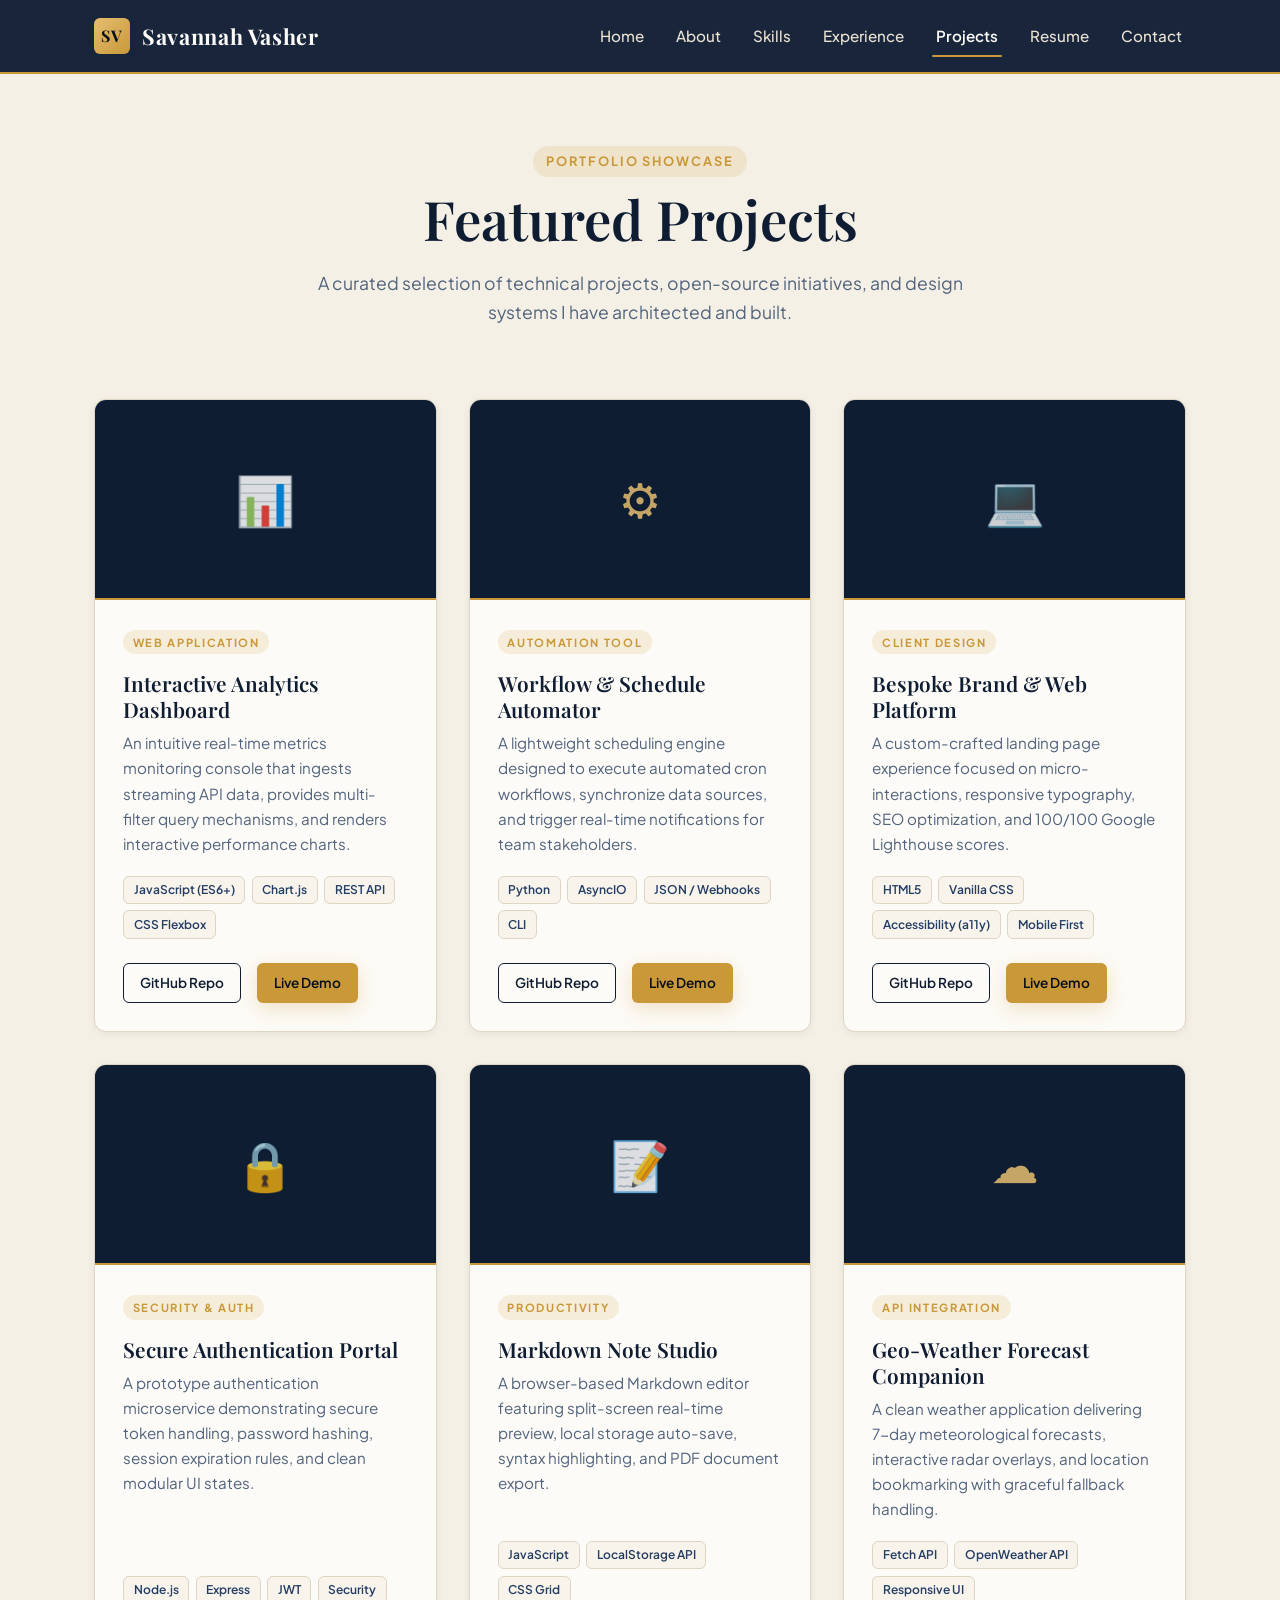
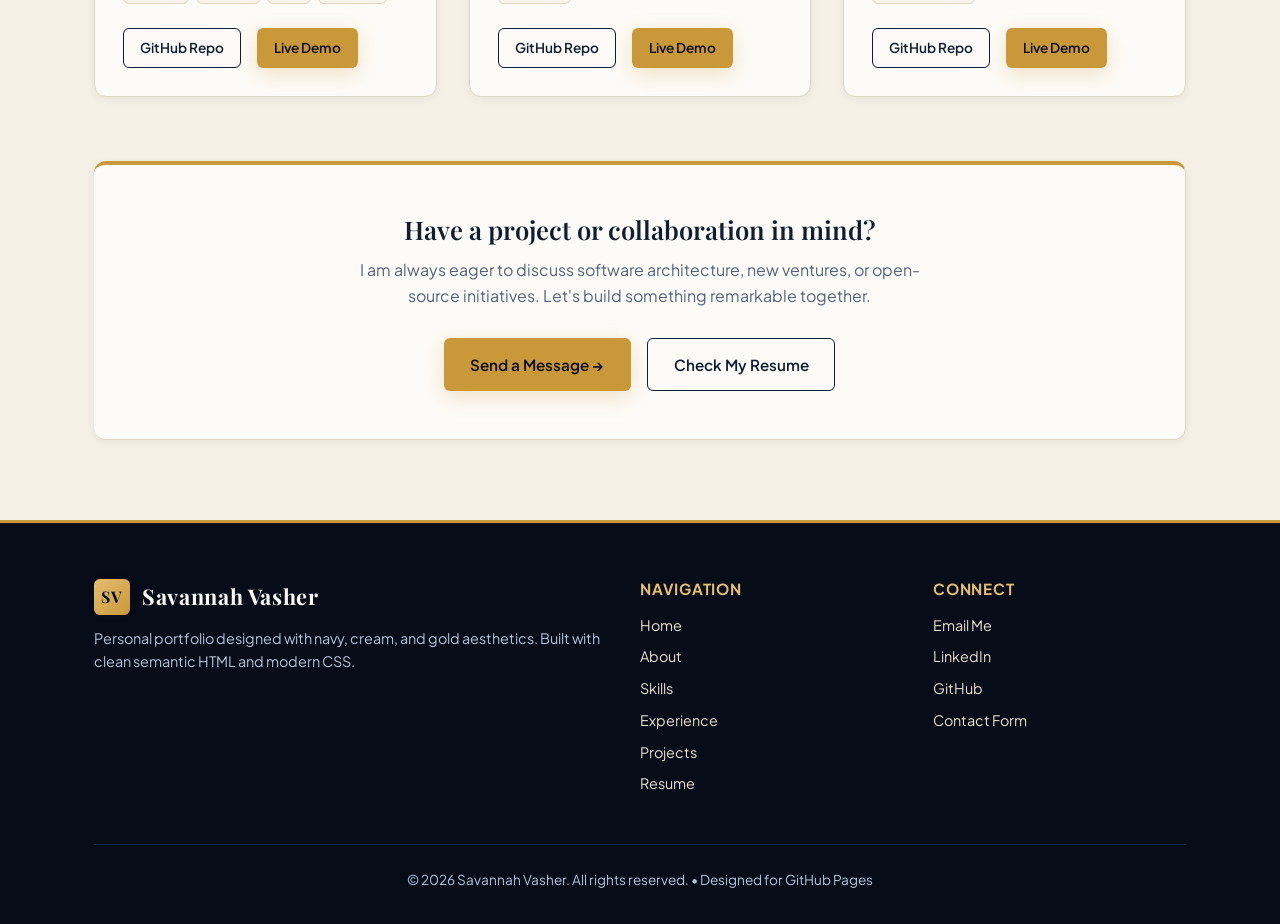
==== project.html @ 376fe53f "Create website structure and navigation" ====
<!DOCTYPE html>
<html lang="en">
<head>
  <meta charset="UTF-8">
  <meta name="viewport" content="width=device-width, initial-scale=1.0">
  <meta name="description" content="Savannah Vasher - Featured Software and Web Development Projects.">
  <meta name="author" content="Savannah Vasher">
  <title>Projects | Savannah Vasher</title>
  <link rel="stylesheet" href="./styles.css">
</head>
<body>

  <!-- Site Navigation -->
  <header class="site-header">
    <div class="container nav-container">
      <a href="./index.html" class="brand-logo" id="brand-home-link">
        <span class="brand-badge">SV</span>
        <span>Savannah Vasher</span>
      </a>

      <!-- Accessible pure-CSS responsive mobile toggle -->
      <input type="checkbox" id="nav-toggle" class="nav-toggle" aria-label="Toggle navigation menu">
      <label for="nav-toggle" class="nav-toggle-label" aria-hidden="true">
        <span></span>
        <span></span>
        <span></span>
      </label>

      <nav class="nav-menu" aria-label="Primary Navigation">
        <a href="./index.html" class="nav-link">Home</a>
        <a href="./index.html#about" class="nav-link">About</a>
        <a href="./index.html#skills" class="nav-link">Skills</a>
        <a href="./index.html#experience" class="nav-link">Experience</a>
        <a href="./project.html" class="nav-link active">Projects</a>
        <a href="./resume.html" class="nav-link">Resume</a>
        <a href="./index.html#contact" class="nav-link">Contact</a>
      </nav>
    </div>
  </header>

  <main class="main-content">

    <!-- Page Header / Intro -->
    <section class="section" style="padding: 4.5rem 0 2.5rem;">
      <div class="container">
        <div class="section-intro" style="margin-bottom: 2rem;">
          <span class="eyebrow">Portfolio Showcase</span>
          <h1>Featured Projects</h1>
          <p>
            A curated selection of technical projects, open-source initiatives, and design systems I have architected and built.
          </p>
        </div>
      </div>
    </section>

    <!-- Projects Grid Section -->
    <section class="section" style="padding-top: 0;">
      <div class="container">
        <div class="projects-grid">

          <!-- Project 1 -->
          <article class="project-card" id="project-1">
            <div class="project-media">
              <div class="project-media-icon" aria-hidden="true">&#128202;</div>
            </div>
            <div class="project-body">
              <div style="margin-bottom: 0.5rem;">
                <span class="eyebrow" style="font-size: 0.7rem; padding: 0.2rem 0.6rem;">Web Application</span>
              </div>
              <h2 class="project-title">Interactive Analytics Dashboard</h2>
              <p class="project-desc">
                An intuitive real-time metrics monitoring console that ingests streaming API data, provides multi-filter query mechanisms, and renders interactive performance charts.
              </p>
              <div class="project-tags">
                <span class="project-tag">JavaScript (ES6+)</span>
                <span class="project-tag">Chart.js</span>
                <span class="project-tag">REST API</span>
                <span class="project-tag">CSS Flexbox</span>
              </div>
              <div class="project-links">
                <a href="https://github.com/savannahvasher" target="_blank" rel="noopener noreferrer" class="btn btn-outline btn-sm">GitHub Repo</a>
                <a href="#" class="btn btn-primary btn-sm">Live Demo</a>
              </div>
            </div>
          </article>

          <!-- Project 2 -->
          <article class="project-card" id="project-2">
            <div class="project-media">
              <div class="project-media-icon" aria-hidden="true">&#9881;</div>
            </div>
            <div class="project-body">
              <div style="margin-bottom: 0.5rem;">
                <span class="eyebrow" style="font-size: 0.7rem; padding: 0.2rem 0.6rem;">Automation Tool</span>
              </div>
              <h2 class="project-title">Workflow &amp; Schedule Automator</h2>
              <p class="project-desc">
                A lightweight scheduling engine designed to execute automated cron workflows, synchronize data sources, and trigger real-time notifications for team stakeholders.
              </p>
              <div class="project-tags">
                <span class="project-tag">Python</span>
                <span class="project-tag">AsyncIO</span>
                <span class="project-tag">JSON / Webhooks</span>
                <span class="project-tag">CLI</span>
              </div>
              <div class="project-links">
                <a href="https://github.com/savannahvasher" target="_blank" rel="noopener noreferrer" class="btn btn-outline btn-sm">GitHub Repo</a>
                <a href="#" class="btn btn-primary btn-sm">Live Demo</a>
              </div>
            </div>
          </article>

          <!-- Project 3 -->
          <article class="project-card" id="project-3">
            <div class="project-media">
              <div class="project-media-icon" aria-hidden="true">&#128187;</div>
            </div>
            <div class="project-body">
              <div style="margin-bottom: 0.5rem;">
                <span class="eyebrow" style="font-size: 0.7rem; padding: 0.2rem 0.6rem;">Client Design</span>
              </div>
              <h2 class="project-title">Bespoke Brand &amp; Web Platform</h2>
              <p class="project-desc">
                A custom-crafted landing page experience focused on micro-interactions, responsive typography, SEO optimization, and 100/100 Google Lighthouse scores.
              </p>
              <div class="project-tags">
                <span class="project-tag">HTML5</span>
                <span class="project-tag">Vanilla CSS</span>
                <span class="project-tag">Accessibility (a11y)</span>
                <span class="project-tag">Mobile First</span>
              </div>
              <div class="project-links">
                <a href="https://github.com/savannahvasher" target="_blank" rel="noopener noreferrer" class="btn btn-outline btn-sm">GitHub Repo</a>
                <a href="#" class="btn btn-primary btn-sm">Live Demo</a>
              </div>
            </div>
          </article>

          <!-- Project 4 -->
          <article class="project-card" id="project-4">
            <div class="project-media">
              <div class="project-media-icon" aria-hidden="true">&#128274;</div>
            </div>
            <div class="project-body">
              <div style="margin-bottom: 0.5rem;">
                <span class="eyebrow" style="font-size: 0.7rem; padding: 0.2rem 0.6rem;">Security &amp; Auth</span>
              </div>
              <h2 class="project-title">Secure Authentication Portal</h2>
              <p class="project-desc">
                A prototype authentication microservice demonstrating secure token handling, password hashing, session expiration rules, and clean modular UI states.
              </p>
              <div class="project-tags">
                <span class="project-tag">Node.js</span>
                <span class="project-tag">Express</span>
                <span class="project-tag">JWT</span>
                <span class="project-tag">Security</span>
              </div>
              <div class="project-links">
                <a href="https://github.com/savannahvasher" target="_blank" rel="noopener noreferrer" class="btn btn-outline btn-sm">GitHub Repo</a>
                <a href="#" class="btn btn-primary btn-sm">Live Demo</a>
              </div>
            </div>
          </article>

          <!-- Project 5 -->
          <article class="project-card" id="project-5">
            <div class="project-media">
              <div class="project-media-icon" aria-hidden="true">&#128221;</div>
            </div>
            <div class="project-body">
              <div style="margin-bottom: 0.5rem;">
                <span class="eyebrow" style="font-size: 0.7rem; padding: 0.2rem 0.6rem;">Productivity</span>
              </div>
              <h2 class="project-title">Markdown Note Studio</h2>
              <p class="project-desc">
                A browser-based Markdown editor featuring split-screen real-time preview, local storage auto-save, syntax highlighting, and PDF document export.
              </p>
              <div class="project-tags">
                <span class="project-tag">JavaScript</span>
                <span class="project-tag">LocalStorage API</span>
                <span class="project-tag">CSS Grid</span>
              </div>
              <div class="project-links">
                <a href="https://github.com/savannahvasher" target="_blank" rel="noopener noreferrer" class="btn btn-outline btn-sm">GitHub Repo</a>
                <a href="#" class="btn btn-primary btn-sm">Live Demo</a>
              </div>
            </div>
          </article>

          <!-- Project 6 -->
          <article class="project-card" id="project-6">
            <div class="project-media">
              <div class="project-media-icon" aria-hidden="true">&#9729;&#65039;</div>
            </div>
            <div class="project-body">
              <div style="margin-bottom: 0.5rem;">
                <span class="eyebrow" style="font-size: 0.7rem; padding: 0.2rem 0.6rem;">API Integration</span>
              </div>
              <h2 class="project-title">Geo-Weather Forecast Companion</h2>
              <p class="project-desc">
                A clean weather application delivering 7-day meteorological forecasts, interactive radar overlays, and location bookmarking with graceful fallback handling.
              </p>
              <div class="project-tags">
                <span class="project-tag">Fetch API</span>
                <span class="project-tag">OpenWeather API</span>
                <span class="project-tag">Responsive UI</span>
              </div>
              <div class="project-links">
                <a href="https://github.com/savannahvasher" target="_blank" rel="noopener noreferrer" class="btn btn-outline btn-sm">GitHub Repo</a>
                <a href="#" class="btn btn-primary btn-sm">Live Demo</a>
              </div>
            </div>
          </article>

        </div>

        <!-- Project Inquiries Banner -->
        <div class="highlight-card" style="margin-top: 4rem; text-align: center; padding: 3rem 2rem; border-left: none; border-top: 4px solid var(--gold-primary);">
          <h3 style="font-size: 1.6rem; color: var(--navy-primary); margin-bottom: 0.75rem;">Have a project or collaboration in mind?</h3>
          <p style="color: var(--text-dark-muted); max-width: 600px; margin: 0 auto 1.75rem;">
            I am always eager to discuss software architecture, new ventures, or open-source initiatives. Let's build something remarkable together.
          </p>
          <div class="btn-group" style="justify-content: center;">
            <a href="./index.html#contact" class="btn btn-primary">Send a Message &rarr;</a>
            <a href="./resume.html" class="btn btn-outline">Check My Resume</a>
          </div>
        </div>

      </div>
    </section>

  </main>

  <!-- Site Footer -->
  <footer class="site-footer">
    <div class="container">
      <div class="footer-grid">
        <div class="footer-brand">
          <div class="brand-logo" style="margin-bottom: 0.75rem;">
            <span class="brand-badge">SV</span>
            <span>Savannah Vasher</span>
          </div>
          <p>Personal portfolio designed with navy, cream, and gold aesthetics. Built with clean semantic HTML and modern CSS.</p>
        </div>

        <div class="footer-links">
          <h4>Navigation</h4>
          <ul>
            <li><a href="./index.html">Home</a></li>
            <li><a href="./index.html#about">About</a></li>
            <li><a href="./index.html#skills">Skills</a></li>
            <li><a href="./index.html#experience">Experience</a></li>
            <li><a href="./project.html">Projects</a></li>
            <li><a href="./resume.html">Resume</a></li>
          </ul>
        </div>

        <div class="footer-links">
          <h4>Connect</h4>
          <ul>
            <li><a href="mailto:savannah.vasher@example.com">Email Me</a></li>
            <li><a href="https://linkedin.com/in/savannahvasher" target="_blank" rel="noopener noreferrer">LinkedIn</a></li>
            <li><a href="https://github.com/savannahvasher" target="_blank" rel="noopener noreferrer">GitHub</a></li>
            <li><a href="./index.html#contact">Contact Form</a></li>
          </ul>
        </div>
      </div>

      <div class="footer-bottom">
        <p>&copy; 2026 Savannah Vasher. All rights reserved. &bull; Designed for GitHub Pages</p>
      </div>
    </div>
  </footer>

</body>
</html>
---- styles.css ----
/* ==========================================================================
   Savannah Vasher - Personal Portfolio Website
   Color Palette: Deep Navy, Warm Cream, & Metallic Gold
   ========================================================================== */

/* Google Fonts Import */
@import url('https://fonts.googleapis.com/css2?family=Playfair+Display:ital,wght@0,500;0,600;0,700;1,400&family=Plus+Jakarta+Sans:wght@300;400;500;600;700&display=swap');

/* --- CSS Variables / Design Tokens --- */
:root {
  /* Color Palette */
  --navy-darkest: #070d18;
  --navy-primary: #0f1d33;
  --navy-surface: #172a46;
  --navy-light: #243d63;
  --navy-border: #2a4773;

  --cream-lightest: #fdfbf7;
  --cream-base: #f5f0e6;
  --cream-muted: #eae3d2;
  --cream-card: #f8f4ec;
  --cream-border: #ded5c2;

  --gold-primary: #c99839;
  --gold-hover: #b38228;
  --gold-light: #e5be70;
  --gold-subtle: rgba(201, 152, 57, 0.15);

  --text-dark: #0f1d33;
  --text-dark-muted: #51637d;
  --text-light: #f5f0e6;
  --text-light-muted: #b4c4dc;

  /* Typography */
  --font-serif: 'Playfair Display', Georgia, serif;
  --font-sans: 'Plus Jakarta Sans', system-ui, -apple-system, BlinkMacSystemFont, 'Segoe UI', Roboto, sans-serif;

  /* Shadows */
  --shadow-sm: 0 2px 8px rgba(15, 29, 51, 0.06);
  --shadow-md: 0 8px 24px rgba(15, 29, 51, 0.08);
  --shadow-lg: 0 16px 40px rgba(15, 29, 51, 0.12);
  --shadow-gold: 0 6px 20px rgba(201, 152, 57, 0.25);

  /* Spacing & Transitions */
  --radius-sm: 6px;
  --radius-md: 12px;
  --radius-lg: 20px;
  --radius-full: 9999px;
  --transition: all 0.25s ease-in-out;
  --container-max: 1140px;
}

/* --- Base Reset & Setup --- */
*, *::before, *::after {
  box-sizing: border-box;
  margin: 0;
  padding: 0;
}

html {
  scroll-behavior: smooth;
  font-size: 16px;
}

body {
  font-family: var(--font-sans);
  background-color: var(--cream-base);
  color: var(--text-dark);
  line-height: 1.65;
  -webkit-font-smoothing: antialiased;
  -moz-osx-font-smoothing: grayscale;
  display: flex;
  flex-direction: column;
  min-height: 100vh;
}

/* Typography Hierarchy */
h1, h2, h3, h4, .brand-logo {
  font-family: var(--font-serif);
  color: var(--navy-primary);
  line-height: 1.25;
  font-weight: 600;
}

h1 {
  font-size: clamp(2.2rem, 5vw, 3.4rem);
  margin-bottom: 1rem;
}

h2 {
  font-size: clamp(1.8rem, 3.5vw, 2.5rem);
  margin-bottom: 0.75rem;
}

h3 {
  font-size: 1.35rem;
  margin-bottom: 0.5rem;
}

p {
  margin-bottom: 1rem;
}

p:last-child {
  margin-bottom: 0;
}

a {
  color: var(--gold-primary);
  text-decoration: none;
  transition: var(--transition);
}

a:hover, a:focus-visible {
  color: var(--gold-hover);
}

/* Layout Utilities */
.container {
  width: 100%;
  max-width: var(--container-max);
  margin: 0 auto;
  padding: 0 1.5rem;
}

.main-content {
  flex: 1;
}

.section {
  padding: 5rem 0;
}

.section-alt {
  background-color: var(--cream-lightest);
  border-top: 1px solid var(--cream-border);
  border-bottom: 1px solid var(--cream-border);
}

.section-dark {
  background-color: var(--navy-primary);
  color: var(--text-light);
}

.section-dark h2, 
.section-dark h3 {
  color: var(--cream-lightest);
}

.section-dark p {
  color: var(--text-light-muted);
}

/* Header & Section Intros */
.section-intro {
  text-align: center;
  max-width: 680px;
  margin: 0 auto 3.5rem;
}

.eyebrow {
  display: inline-block;
  font-size: 0.8rem;
  font-weight: 700;
  letter-spacing: 0.15em;
  text-transform: uppercase;
  color: var(--gold-primary);
  margin-bottom: 0.5rem;
  background-color: var(--gold-subtle);
  padding: 0.3rem 0.85rem;
  border-radius: var(--radius-full);
}

.section-intro p {
  color: var(--text-dark-muted);
  font-size: 1.1rem;
}

/* ==========================================================================
   Navigation Bar
   ========================================================================== */
.site-header {
  position: sticky;
  top: 0;
  z-index: 1000;
  background-color: rgba(15, 29, 51, 0.96);
  backdrop-filter: blur(10px);
  -webkit-backdrop-filter: blur(10px);
  border-bottom: 2px solid var(--gold-primary);
}

.nav-container {
  display: flex;
  align-items: center;
  justify-content: space-between;
  height: 4.5rem;
}

.brand-logo {
  display: flex;
  align-items: center;
  gap: 0.75rem;
  font-size: 1.35rem;
  font-weight: 700;
  color: var(--cream-lightest);
  text-decoration: none;
  letter-spacing: 0.03em;
}

.brand-badge {
  display: inline-flex;
  align-items: center;
  justify-content: center;
  width: 2.25rem;
  height: 2.25rem;
  background: linear-gradient(135deg, var(--gold-light), var(--gold-primary));
  color: var(--navy-darkest);
  font-family: var(--font-serif);
  font-size: 1rem;
  font-weight: 700;
  border-radius: var(--radius-sm);
  box-shadow: var(--shadow-sm);
}

/* Navigation Links */
.nav-menu {
  display: flex;
  list-style: none;
  align-items: center;
  gap: 1.5rem;
}

.nav-link {
  font-size: 0.95rem;
  font-weight: 500;
  color: var(--cream-muted);
  padding: 0.5rem 0.25rem;
  position: relative;
}

.nav-link:hover {
  color: var(--gold-light);
}

.nav-link.active {
  color: var(--cream-lightest);
  font-weight: 600;
}

.nav-link.active::after {
  content: '';
  position: absolute;
  bottom: 0;
  left: 0;
  width: 100%;
  height: 2px;
  background-color: var(--gold-primary);
  border-radius: 2px;
}

/* Mobile Nav Toggle (Pure CSS + Accessible) */
.nav-toggle {
  display: none;
}

.nav-toggle-label {
  display: none;
  cursor: pointer;
  padding: 0.5rem;
  flex-direction: column;
  gap: 5px;
}

.nav-toggle-label span {
  display: block;
  width: 24px;
  height: 2px;
  background-color: var(--cream-lightest);
  transition: var(--transition);
  border-radius: 2px;
}

/* ==========================================================================
   Buttons & Interactive Elements
   ========================================================================== */
.btn-group {
  display: flex;
  flex-wrap: wrap;
  gap: 1rem;
  align-items: center;
}

.btn {
  display: inline-flex;
  align-items: center;
  justify-content: center;
  gap: 0.5rem;
  padding: 0.8rem 1.6rem;
  font-size: 0.95rem;
  font-weight: 600;
  border-radius: var(--radius-sm);
  cursor: pointer;
  transition: var(--transition);
  border: 1px solid transparent;
  text-decoration: none;
  text-align: center;
}

.btn-primary {
  background-color: var(--gold-primary);
  color: var(--navy-darkest);
  box-shadow: var(--shadow-gold);
}

.btn-primary:hover, .btn-primary:focus-visible {
  background-color: var(--gold-hover);
  color: #ffffff;
  transform: translateY(-2px);
}

.btn-outline {
  background-color: transparent;
  color: var(--navy-primary);
  border-color: var(--navy-primary);
}

.btn-outline:hover, .btn-outline:focus-visible {
  background-color: var(--navy-primary);
  color: var(--cream-lightest);
  transform: translateY(-2px);
}

.btn-outline-gold {
  background-color: transparent;
  color: var(--gold-light);
  border-color: var(--gold-primary);
}

.btn-outline-gold:hover, .btn-outline-gold:focus-visible {
  background-color: var(--gold-primary);
  color: var(--navy-darkest);
  transform: translateY(-2px);
}

.btn-sm {
  padding: 0.5rem 1rem;
  font-size: 0.85rem;
}

/* ==========================================================================
   Hero Section
   ========================================================================== */
.hero {
  padding: 6rem 0 5rem;
  background: linear-gradient(180deg, var(--navy-primary) 0%, #152742 100%);
  color: var(--cream-lightest);
  border-bottom: 3px solid var(--gold-primary);
  position: relative;
  overflow: hidden;
}

.hero::after {
  content: '';
  position: absolute;
  top: -50%;
  right: -20%;
  width: 600px;
  height: 600px;
  background: radial-gradient(circle, rgba(201, 152, 57, 0.08) 0%, rgba(15, 29, 51, 0) 70%);
  pointer-events: none;
}

.hero-grid {
  display: grid;
  grid-template-columns: 1.3fr 0.9fr;
  align-items: center;
  gap: 3.5rem;
}

.hero-subtitle {
  color: var(--gold-light);
  font-weight: 500;
  font-size: 1.25rem;
  margin-bottom: 1.25rem;
}

.hero-text {
  color: var(--text-light-muted);
  font-size: 1.15rem;
  margin-bottom: 2rem;
  max-width: 580px;
}

/* Hero Portrait / Graphic Placeholder */
.hero-visual {
  display: flex;
  justify-content: center;
}

.portrait-frame {
  position: relative;
  width: 100%;
  max-width: 340px;
  aspect-ratio: 4 / 5;
  border-radius: var(--radius-md);
  padding: 10px;
  background: linear-gradient(135deg, var(--gold-light), var(--gold-hover));
  box-shadow: var(--shadow-lg);
}

.portrait-placeholder {
  width: 100%;
  height: 100%;
  border-radius: calc(var(--radius-md) - 6px);
  background-color: var(--navy-surface);
  border: 1px solid var(--navy-border);
  display: flex;
  flex-direction: column;
  align-items: center;
  justify-content: center;
  color: var(--cream-muted);
  text-align: center;
  padding: 2rem;
}

.portrait-icon {
  width: 72px;
  height: 72px;
  border-radius: 50%;
  background-color: var(--navy-light);
  border: 2px solid var(--gold-primary);
  display: flex;
  align-items: center;
  justify-content: center;
  margin-bottom: 1.25rem;
  color: var(--gold-light);
  font-size: 2rem;
}

/* ==========================================================================
   About Section
   ========================================================================== */
.about-grid {
  display: grid;
  grid-template-columns: 1fr 1fr;
  gap: 3.5rem;
  align-items: center;
}

.about-highlights {
  display: grid;
  grid-template-columns: 1fr 1fr;
  gap: 1.25rem;
  margin-top: 2rem;
}

.highlight-card {
  background-color: var(--cream-lightest);
  border: 1px solid var(--cream-border);
  padding: 1.25rem;
  border-radius: var(--radius-md);
  border-left: 3px solid var(--gold-primary);
  box-shadow: var(--shadow-sm);
}

.highlight-card strong {
  display: block;
  color: var(--navy-primary);
  font-size: 1.35rem;
  font-family: var(--font-serif);
}

.highlight-card span {
  font-size: 0.85rem;
  color: var(--text-dark-muted);
}

/* ==========================================================================
   Skills Section
   ========================================================================== */
.skills-grid {
  display: grid;
  grid-template-columns: repeat(auto-fit, minmax(280px, 1fr));
  gap: 2rem;
}

.skill-category-card {
  background-color: var(--cream-card);
  border: 1px solid var(--cream-border);
  border-radius: var(--radius-md);
  padding: 2rem;
  box-shadow: var(--shadow-sm);
  transition: var(--transition);
  position: relative;
  overflow: hidden;
}

.skill-category-card::before {
  content: '';
  position: absolute;
  top: 0;
  left: 0;
  width: 100%;
  height: 4px;
  background: linear-gradient(90deg, var(--gold-primary), var(--gold-light));
}

.skill-category-card:hover {
  transform: translateY(-4px);
  box-shadow: var(--shadow-md);
}

.skill-category-title {
  display: flex;
  align-items: center;
  gap: 0.75rem;
  margin-bottom: 1.25rem;
  color: var(--navy-primary);
}

.skill-pills {
  display: flex;
  flex-wrap: wrap;
  gap: 0.5rem;
}

.skill-pill {
  background-color: var(--cream-lightest);
  color: var(--navy-primary);
  border: 1px solid var(--cream-border);
  padding: 0.4rem 0.85rem;
  font-size: 0.85rem;
  font-weight: 500;
  border-radius: var(--radius-full);
  transition: var(--transition);
}

.skill-pill:hover {
  border-color: var(--gold-primary);
  background-color: var(--cream-base);
}

/* ==========================================================================
   Experience Section (Timeline)
   ========================================================================== */
.timeline {
  position: relative;
  max-width: 800px;
  margin: 0 auto;
}

.timeline::before {
  content: '';
  position: absolute;
  top: 0;
  bottom: 0;
  left: 20px;
  width: 2px;
  background: linear-gradient(180deg, var(--gold-primary) 0%, var(--cream-border) 100%);
}

.timeline-item {
  position: relative;
  padding-left: 55px;
  margin-bottom: 2.5rem;
}

.timeline-item:last-child {
  margin-bottom: 0;
}

.timeline-marker {
  position: absolute;
  top: 4px;
  left: 11px;
  width: 20px;
  height: 20px;
  border-radius: 50%;
  background-color: var(--navy-primary);
  border: 3px solid var(--gold-primary);
  box-shadow: var(--shadow-sm);
}

.timeline-content {
  background-color: var(--cream-lightest);
  border: 1px solid var(--cream-border);
  border-radius: var(--radius-md);
  padding: 1.75rem;
  box-shadow: var(--shadow-sm);
}

.timeline-header {
  display: flex;
  flex-wrap: wrap;
  justify-content: space-between;
  align-items: baseline;
  gap: 0.5rem;
  margin-bottom: 0.5rem;
}

.timeline-role {
  color: var(--navy-primary);
  font-size: 1.2rem;
}

.timeline-date {
  font-size: 0.85rem;
  font-weight: 600;
  color: var(--gold-hover);
  background-color: var(--gold-subtle);
  padding: 0.2rem 0.65rem;
  border-radius: var(--radius-full);
}

.timeline-company {
  font-size: 0.95rem;
  font-weight: 600;
  color: var(--navy-light);
  margin-bottom: 0.75rem;
}

.timeline-list {
  list-style: disc;
  padding-left: 1.2rem;
  color: var(--text-dark-muted);
  font-size: 0.95rem;
}

.timeline-list li {
  margin-bottom: 0.4rem;
}

/* ==========================================================================
   Project Showcase (Shared between Index preview & project.html)
   ========================================================================== */
.projects-grid {
  display: grid;
  grid-template-columns: repeat(auto-fill, minmax(320px, 1fr));
  gap: 2rem;
}

.project-card {
  background-color: var(--cream-lightest);
  border: 1px solid var(--cream-border);
  border-radius: var(--radius-md);
  overflow: hidden;
  box-shadow: var(--shadow-sm);
  display: flex;
  flex-direction: column;
  transition: var(--transition);
}

.project-card:hover {
  transform: translateY(-5px);
  box-shadow: var(--shadow-lg);
  border-color: var(--gold-primary);
}

.project-media {
  background-color: var(--navy-primary);
  height: 200px;
  display: flex;
  align-items: center;
  justify-content: center;
  border-bottom: 2px solid var(--gold-primary);
  color: var(--cream-muted);
  position: relative;
  overflow: hidden;
}

.project-media-icon {
  font-size: 3rem;
  color: var(--gold-light);
  opacity: 0.85;
}

.project-body {
  padding: 1.75rem;
  display: flex;
  flex-direction: column;
  flex: 1;
}

.project-title {
  color: var(--navy-primary);
  font-size: 1.3rem;
  margin-bottom: 0.5rem;
}

.project-desc {
  color: var(--text-dark-muted);
  font-size: 0.95rem;
  margin-bottom: 1.25rem;
  flex: 1;
}

.project-tags {
  display: flex;
  flex-wrap: wrap;
  gap: 0.4rem;
  margin-bottom: 1.5rem;
}

.project-tag {
  background-color: var(--cream-card);
  color: var(--navy-light);
  border: 1px solid var(--cream-border);
  font-size: 0.75rem;
  font-weight: 600;
  padding: 0.2rem 0.6rem;
  border-radius: var(--radius-sm);
}

.project-links {
  display: flex;
  gap: 1rem;
  margin-top: auto;
}

/* ==========================================================================
   Contact Section
   ========================================================================== */
.contact-grid {
  display: grid;
  grid-template-columns: 1fr 1.3fr;
  gap: 3rem;
}

.contact-card {
  background-color: var(--navy-surface);
  border: 1px solid var(--navy-border);
  border-radius: var(--radius-md);
  padding: 2.5rem;
  color: var(--cream-lightest);
  box-shadow: var(--shadow-md);
}

.contact-info-list {
  list-style: none;
  margin-top: 1.5rem;
}

.contact-info-item {
  display: flex;
  align-items: center;
  gap: 1rem;
  margin-bottom: 1.25rem;
}

.contact-info-item svg,
.contact-info-item .icon {
  width: 24px;
  height: 24px;
  color: var(--gold-light);
  flex-shrink: 0;
}

.contact-info-item a {
  color: var(--cream-muted);
}

.contact-info-item a:hover {
  color: var(--gold-light);
}

.contact-form-container {
  background-color: var(--cream-lightest);
  border: 1px solid var(--cream-border);
  border-radius: var(--radius-md);
  padding: 2.5rem;
  box-shadow: var(--shadow-sm);
}

.form-group {
  margin-bottom: 1.25rem;
}

.form-label {
  display: block;
  font-size: 0.9rem;
  font-weight: 600;
  color: var(--navy-primary);
  margin-bottom: 0.4rem;
}

.form-input,
.form-textarea {
  width: 100%;
  padding: 0.75rem 1rem;
  font-family: inherit;
  font-size: 0.95rem;
  border: 1px solid var(--cream-border);
  border-radius: var(--radius-sm);
  background-color: var(--cream-base);
  color: var(--navy-darkest);
  transition: var(--transition);
}

.form-input:focus,
.form-textarea:focus {
  outline: none;
  border-color: var(--gold-primary);
  background-color: #ffffff;
  box-shadow: 0 0 0 3px rgba(201, 152, 57, 0.2);
}

.form-textarea {
  resize: vertical;
  min-height: 120px;
}

/* ==========================================================================
   Resume Page Specifics
   ========================================================================== */
.resume-wrapper {
  max-width: 860px;
  margin: 3rem auto;
  background-color: var(--cream-lightest);
  border: 1px solid var(--cream-border);
  border-radius: var(--radius-md);
  box-shadow: var(--shadow-md);
  padding: 3.5rem;
}

.resume-actions-bar {
  display: flex;
  justify-content: space-between;
  align-items: center;
  margin-bottom: 2rem;
  padding-bottom: 1.5rem;
  border-bottom: 1px solid var(--cream-border);
}

.resume-header {
  border-bottom: 2px solid var(--navy-primary);
  padding-bottom: 1.75rem;
  margin-bottom: 2rem;
}

.resume-title {
  color: var(--navy-primary);
  font-size: 2.4rem;
  margin-bottom: 0.25rem;
}

.resume-subtitle {
  color: var(--gold-primary);
  font-size: 1.15rem;
  font-weight: 600;
  margin-bottom: 0.75rem;
}

.resume-contact-inline {
  display: flex;
  flex-wrap: wrap;
  gap: 1.25rem;
  font-size: 0.9rem;
  color: var(--text-dark-muted);
}

.resume-section {
  margin-bottom: 2.25rem;
}

.resume-section-title {
  font-size: 1.3rem;
  color: var(--navy-primary);
  text-transform: uppercase;
  letter-spacing: 0.05em;
  border-bottom: 1px solid var(--gold-primary);
  padding-bottom: 0.35rem;
  margin-bottom: 1.25rem;
}

.resume-block {
  margin-bottom: 1.5rem;
}

.resume-block-header {
  display: flex;
  justify-content: space-between;
  align-items: baseline;
  flex-wrap: wrap;
  gap: 0.5rem;
  margin-bottom: 0.25rem;
}

.resume-block-title {
  font-size: 1.05rem;
  font-weight: 700;
  color: var(--navy-primary);
}

.resume-block-date {
  font-size: 0.85rem;
  font-weight: 600;
  color: var(--text-dark-muted);
}

.resume-block-sub {
  font-size: 0.95rem;
  font-weight: 500;
  color: var(--gold-hover);
  margin-bottom: 0.5rem;
}

/* ==========================================================================
   Footer
   ========================================================================== */
.site-footer {
  background-color: var(--navy-darkest);
  border-top: 3px solid var(--gold-primary);
  color: var(--text-light-muted);
  padding: 3.5rem 0 2rem;
  font-size: 0.9rem;
}

.footer-grid {
  display: grid;
  grid-template-columns: 2fr 1fr 1fr;
  gap: 2.5rem;
  margin-bottom: 2.5rem;
}

.footer-brand h3 {
  color: var(--cream-lightest);
  margin-bottom: 0.5rem;
}

.footer-links h4 {
  color: var(--gold-light);
  font-family: var(--font-sans);
  font-size: 0.95rem;
  font-weight: 700;
  text-transform: uppercase;
  letter-spacing: 0.05em;
  margin-bottom: 1rem;
}

.footer-links ul {
  list-style: none;
}

.footer-links li {
  margin-bottom: 0.5rem;
}

.footer-links a {
  color: var(--cream-muted);
}

.footer-links a:hover {
  color: var(--gold-light);
}

.footer-bottom {
  border-top: 1px solid var(--navy-surface);
  padding-top: 1.5rem;
  text-align: center;
  font-size: 0.85rem;
}

/* ==========================================================================
   Responsive Styles (Mobile & Tablet)
   ========================================================================== */
@media (max-width: 900px) {
  .hero-grid,
  .about-grid,
  .contact-grid {
    grid-template-columns: 1fr;
    gap: 2.5rem;
  }

  .footer-grid {
    grid-template-columns: 1fr 1fr;
  }
}

@media (max-width: 768px) {
  .section {
    padding: 3.5rem 0;
  }

  .hero {
    padding: 4rem 0 3.5rem;
  }

  /* Mobile Navigation Drawer */
  .nav-toggle-label {
    display: flex;
  }

  .nav-menu {
    position: absolute;
    top: 4.5rem;
    left: 0;
    width: 100%;
    background-color: var(--navy-darkest);
    border-bottom: 2px solid var(--gold-primary);
    flex-direction: column;
    align-items: stretch;
    gap: 0;
    padding: 1rem 0;
    display: none;
    box-shadow: var(--shadow-lg);
  }

  .nav-toggle:checked ~ .nav-menu {
    display: flex;
  }

  .nav-link {
    display: block;
    padding: 0.85rem 1.5rem;
    border-bottom: 1px solid var(--navy-surface);
  }

  .nav-link.active::after {
    display: none;
  }

  .nav-link.active {
    background-color: var(--navy-surface);
    color: var(--gold-light);
    border-left: 4px solid var(--gold-primary);
  }

  /* Hamburger transform animation */
  .nav-toggle:checked + .nav-toggle-label span:nth-child(1) {
    transform: rotate(45deg) translate(5px, 5px);
  }
  .nav-toggle:checked + .nav-toggle-label span:nth-child(2) {
    opacity: 0;
  }
  .nav-toggle:checked + .nav-toggle-label span:nth-child(3) {
    transform: rotate(-45deg) translate(5px, -5px);
  }

  .about-highlights {
    grid-template-columns: 1fr;
  }

  .resume-wrapper {
    padding: 2rem 1.25rem;
    margin: 1.5rem auto;
  }

  .resume-actions-bar {
    flex-direction: column;
    gap: 1rem;
    align-items: stretch;
  }

  .footer-grid {
    grid-template-columns: 1fr;
  }
}

/* ==========================================================================
   Print Styles for Resume
   ========================================================================== */
@media print {
  body {
    background-color: #ffffff;
    color: #000000;
  }

  .site-header,
  .site-footer,
  .resume-actions-bar,
  .btn {
    display: none !important;
  }

  .resume-wrapper {
    box-shadow: none;
    border: none;
    padding: 0;
    margin: 0;
    max-width: 100%;
  }

  a {
    color: #000000;
    text-decoration: none;
  }

  .resume-section-title {
    border-bottom-color: #000000;
  }
}
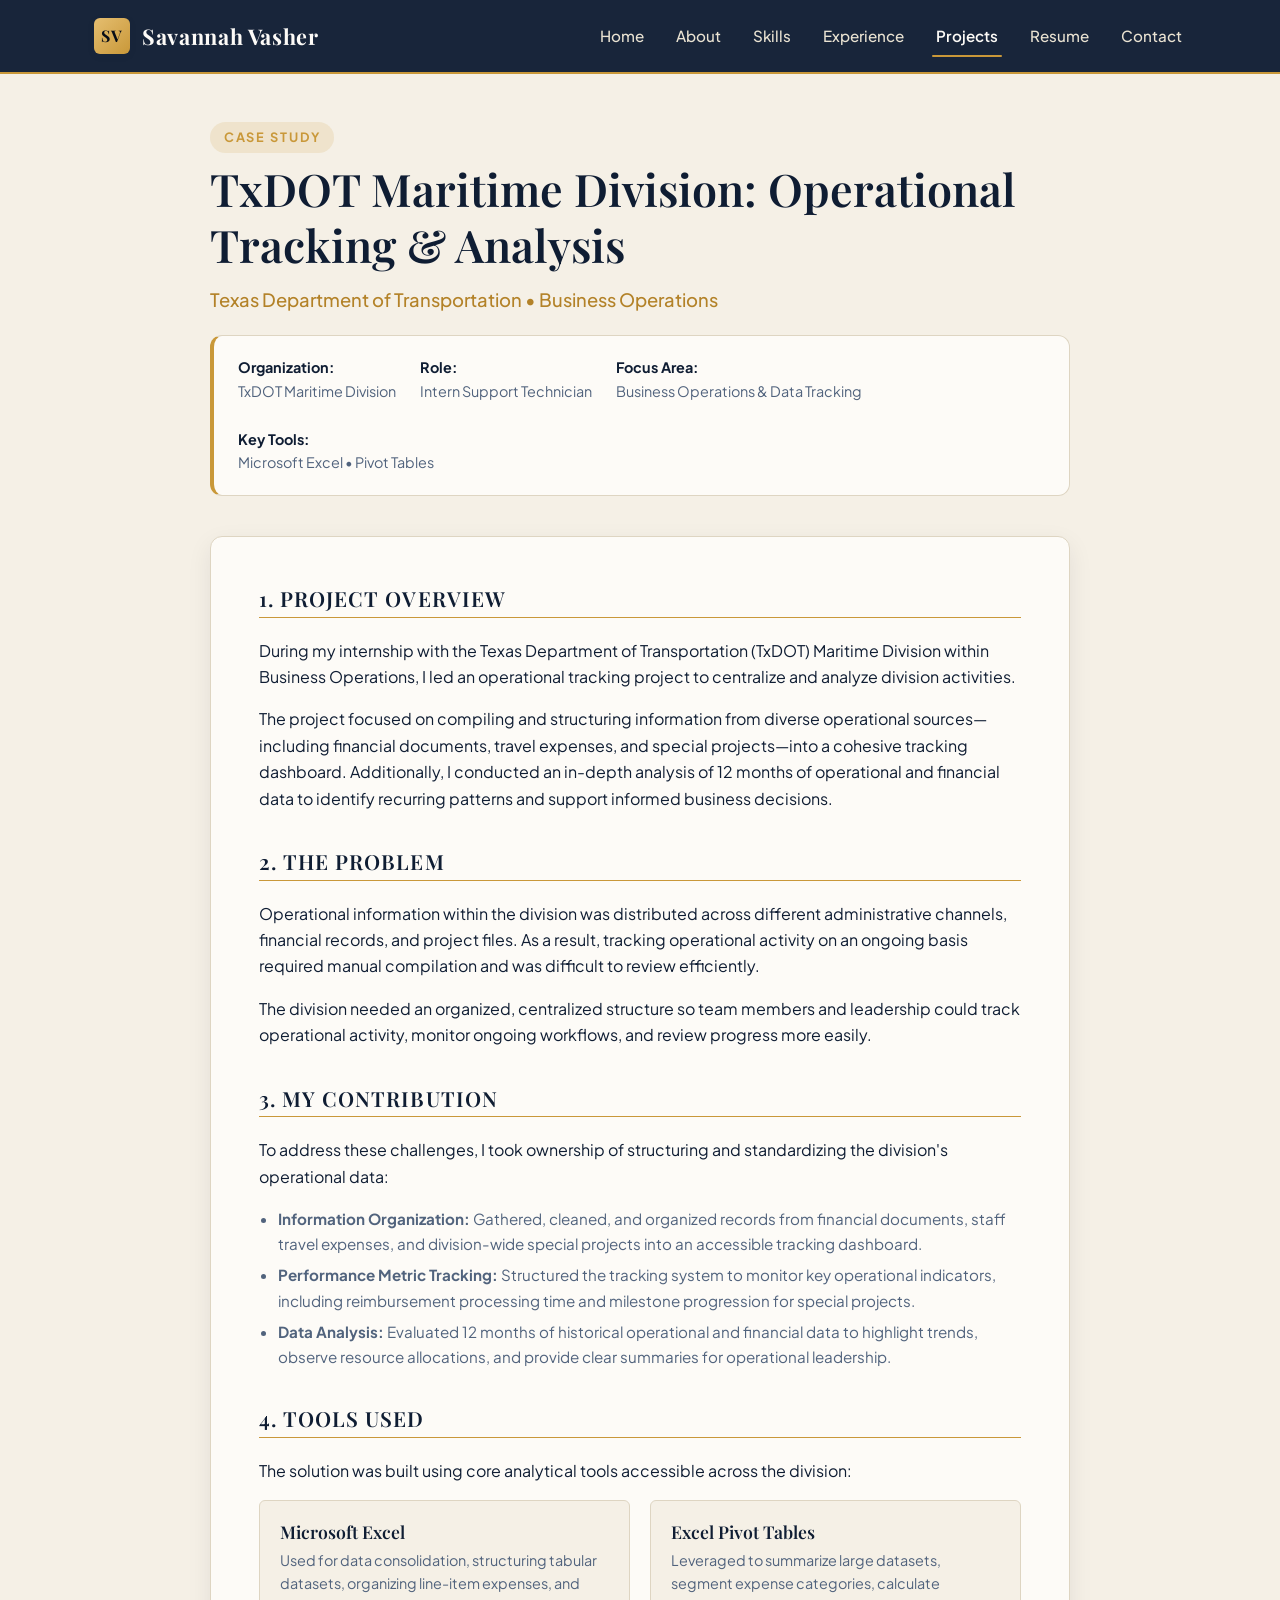
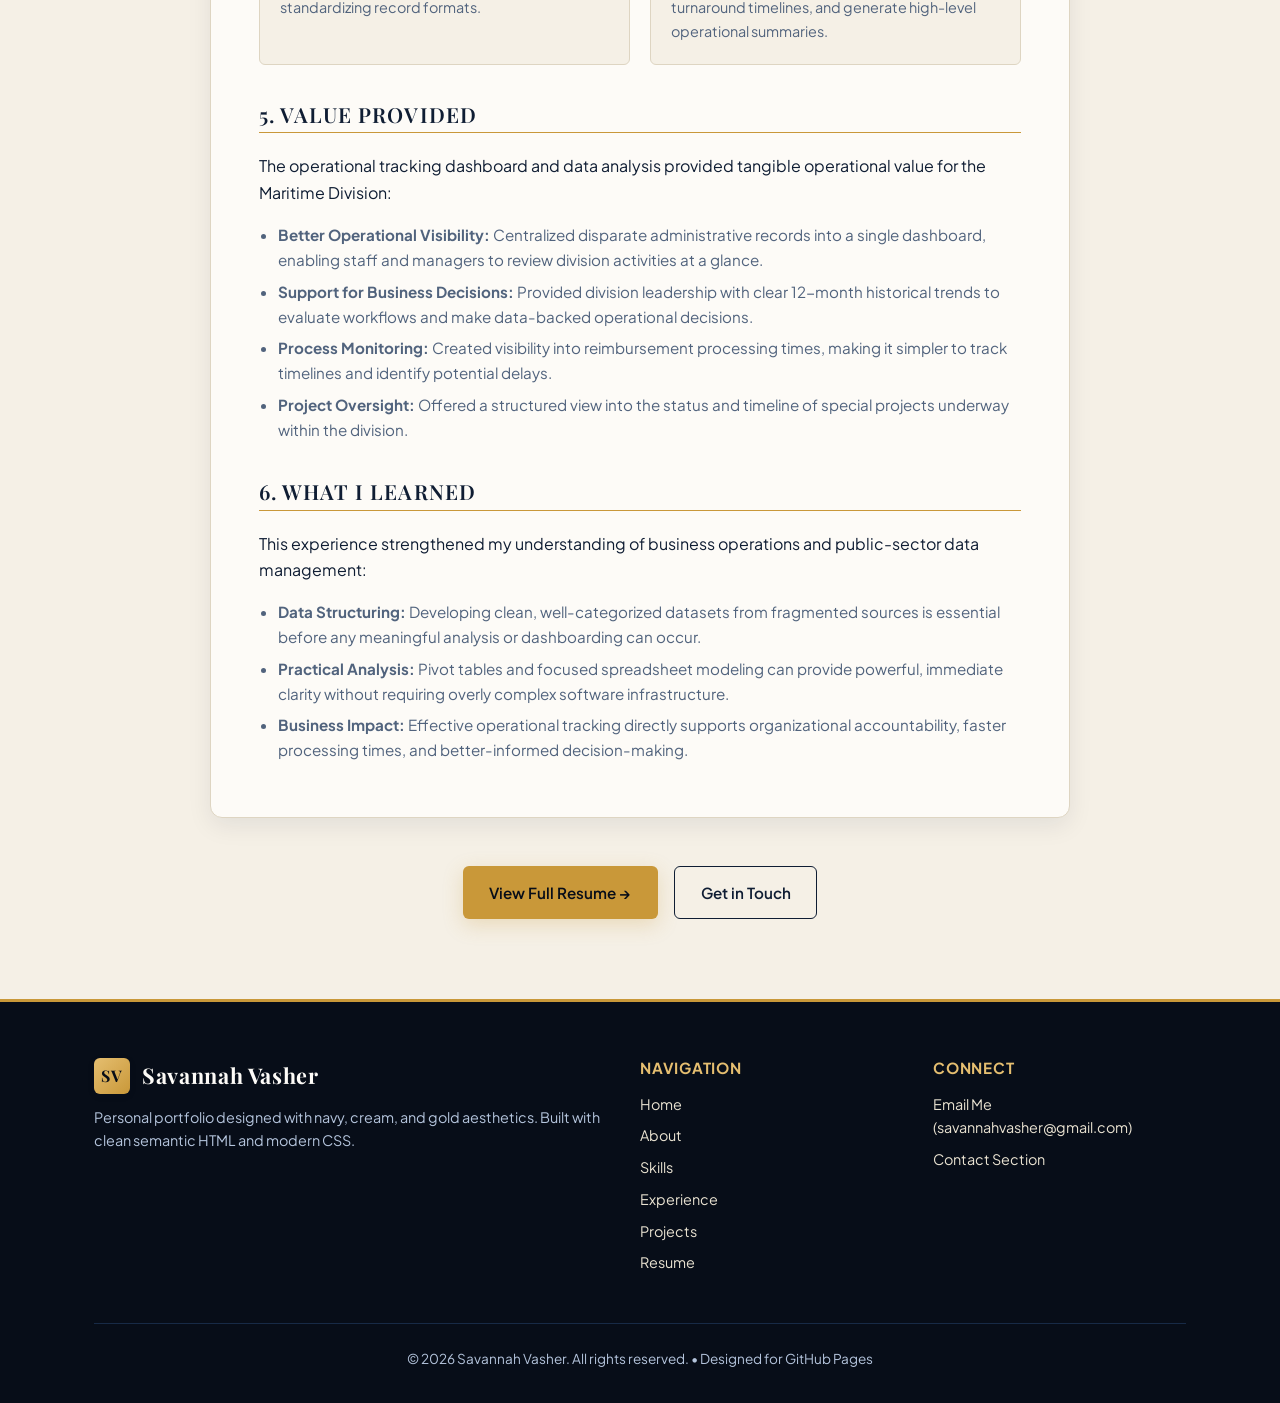
==== commit 1701fe90: "Complete TxDOT project case study" ====
--- a/project.html
+++ b/project.html
@@ -3,9 +3,9 @@
 <head>
   <meta charset="UTF-8">
   <meta name="viewport" content="width=device-width, initial-scale=1.0">
-  <meta name="description" content="Savannah Vasher - Featured Software and Web Development Projects.">
+  <meta name="description" content="Case Study: TxDOT Maritime Division Operational Tracking and Data Analysis by Savannah Vasher.">
   <meta name="author" content="Savannah Vasher">
-  <title>Projects | Savannah Vasher</title>
+  <title>Case Study: TxDOT Operational Tracking | Savannah Vasher</title>
   <link rel="stylesheet" href="./styles.css">
 </head>
 <body>
@@ -39,196 +39,157 @@
   </header>
 
   <main class="main-content">
-
-    <!-- Page Header / Intro -->
-    <section class="section" style="padding: 4.5rem 0 2.5rem;">
-      <div class="container">
-        <div class="section-intro" style="margin-bottom: 2rem;">
-          <span class="eyebrow">Portfolio Showcase</span>
-          <h1>Featured Projects</h1>
-          <p>
-            A curated selection of technical projects, open-source initiatives, and design systems I have architected and built.
-          </p>
+    <div class="container" style="padding-top: 3rem; padding-bottom: 5rem;">
+
+      <!-- Case Study Header -->
+      <header class="section-intro" style="margin-bottom: 2.5rem; text-align: left; max-width: 860px; margin-left: auto; margin-right: auto;">
+        <span class="eyebrow">Case Study</span>
+        <h1 style="font-size: clamp(2rem, 4vw, 2.8rem); margin-bottom: 0.75rem;">
+          TxDOT Maritime Division: Operational Tracking &amp; Analysis
+        </h1>
+        <p style="font-size: 1.15rem; color: var(--gold-hover); font-weight: 500; margin-bottom: 1.25rem;">
+          Texas Department of Transportation &bull; Business Operations
+        </p>
+
+        <!-- Project Metadata Card -->
+        <div style="background-color: var(--cream-lightest); border: 1px solid var(--cream-border); border-left: 4px solid var(--gold-primary); border-radius: var(--radius-md); padding: 1.25rem 1.5rem; display: flex; flex-wrap: wrap; gap: 1.5rem; font-size: 0.9rem;">
+          <div>
+            <strong style="color: var(--navy-primary); display: block;">Organization:</strong>
+            <span style="color: var(--text-dark-muted);">TxDOT Maritime Division</span>
+          </div>
+          <div>
+            <strong style="color: var(--navy-primary); display: block;">Role:</strong>
+            <span style="color: var(--text-dark-muted);">Intern Support Technician</span>
+          </div>
+          <div>
+            <strong style="color: var(--navy-primary); display: block;">Focus Area:</strong>
+            <span style="color: var(--text-dark-muted);">Business Operations &amp; Data Tracking</span>
+          </div>
+          <div>
+            <strong style="color: var(--navy-primary); display: block;">Key Tools:</strong>
+            <span style="color: var(--text-dark-muted);">Microsoft Excel &bull; Pivot Tables</span>
+          </div>
+        </div>
+      </header>
+
+      <!-- Case Study Document Wrapper -->
+      <article class="resume-wrapper" style="margin-top: 0; padding: 3rem;">
+
+        <!-- 1. Project Overview -->
+        <section class="resume-section">
+          <h2 class="resume-section-title">1. Project Overview</h2>
+          <p>
+            During my internship with the Texas Department of Transportation (TxDOT) Maritime Division within Business Operations, I led an operational tracking project to centralize and analyze division activities.
+          </p>
+          <p>
+            The project focused on compiling and structuring information from diverse operational sources&mdash;including financial documents, travel expenses, and special projects&mdash;into a cohesive tracking dashboard. Additionally, I conducted an in-depth analysis of 12 months of operational and financial data to identify recurring patterns and support informed business decisions.
+          </p>
+        </section>
+
+        <!-- 2. The Problem -->
+        <section class="resume-section">
+          <h2 class="resume-section-title">2. The Problem</h2>
+          <p>
+            Operational information within the division was distributed across different administrative channels, financial records, and project files. As a result, tracking operational activity on an ongoing basis required manual compilation and was difficult to review efficiently.
+          </p>
+          <p>
+            The division needed an organized, centralized structure so team members and leadership could track operational activity, monitor ongoing workflows, and review progress more easily.
+          </p>
+        </section>
+
+        <!-- 3. My Contribution -->
+        <section class="resume-section">
+          <h2 class="resume-section-title">3. My Contribution</h2>
+          <p>
+            To address these challenges, I took ownership of structuring and standardizing the division's operational data:
+          </p>
+          <ul class="timeline-list">
+            <li>
+              <strong>Information Organization:</strong> Gathered, cleaned, and organized records from financial documents, staff travel expenses, and division-wide special projects into an accessible tracking dashboard.
+            </li>
+            <li>
+              <strong>Performance Metric Tracking:</strong> Structured the tracking system to monitor key operational indicators, including reimbursement processing time and milestone progression for special projects.
+            </li>
+            <li>
+              <strong>Data Analysis:</strong> Evaluated 12 months of historical operational and financial data to highlight trends, observe resource allocations, and provide clear summaries for operational leadership.
+            </li>
+          </ul>
+        </section>
+
+        <!-- 4. Tools Used -->
+        <section class="resume-section">
+          <h2 class="resume-section-title">4. Tools Used</h2>
+          <p>
+            The solution was built using core analytical tools accessible across the division:
+          </p>
+          <div style="display: grid; grid-template-columns: repeat(auto-fit, minmax(240px, 1fr)); gap: 1.25rem; margin-top: 1rem;">
+            <div style="background-color: var(--cream-base); border: 1px solid var(--cream-border); border-radius: var(--radius-sm); padding: 1.25rem;">
+              <h3 style="color: var(--navy-primary); font-size: 1.1rem; margin-bottom: 0.35rem;">Microsoft Excel</h3>
+              <p style="font-size: 0.9rem; color: var(--text-dark-muted); margin-bottom: 0;">
+                Used for data consolidation, structuring tabular datasets, organizing line-item expenses, and standardizing record formats.
+              </p>
+            </div>
+            <div style="background-color: var(--cream-base); border: 1px solid var(--cream-border); border-radius: var(--radius-sm); padding: 1.25rem;">
+              <h3 style="color: var(--navy-primary); font-size: 1.1rem; margin-bottom: 0.35rem;">Excel Pivot Tables</h3>
+              <p style="font-size: 0.9rem; color: var(--text-dark-muted); margin-bottom: 0;">
+                Leveraged to summarize large datasets, segment expense categories, calculate turnaround timelines, and generate high-level operational summaries.
+              </p>
+            </div>
+          </div>
+        </section>
+
+        <!-- 5. Value Provided -->
+        <section class="resume-section">
+          <h2 class="resume-section-title">5. Value Provided</h2>
+          <p>
+            The operational tracking dashboard and data analysis provided tangible operational value for the Maritime Division:
+          </p>
+          <ul class="timeline-list">
+            <li>
+              <strong>Better Operational Visibility:</strong> Centralized disparate administrative records into a single dashboard, enabling staff and managers to review division activities at a glance.
+            </li>
+            <li>
+              <strong>Support for Business Decisions:</strong> Provided division leadership with clear 12-month historical trends to evaluate workflows and make data-backed operational decisions.
+            </li>
+            <li>
+              <strong>Process Monitoring:</strong> Created visibility into reimbursement processing times, making it simpler to track timelines and identify potential delays.
+            </li>
+            <li>
+              <strong>Project Oversight:</strong> Offered a structured view into the status and timeline of special projects underway within the division.
+            </li>
+          </ul>
+        </section>
+
+        <!-- 6. What I Learned -->
+        <section class="resume-section" style="margin-bottom: 0;">
+          <h2 class="resume-section-title">6. What I Learned</h2>
+          <p>
+            This experience strengthened my understanding of business operations and public-sector data management:
+          </p>
+          <ul class="timeline-list">
+            <li>
+              <strong>Data Structuring:</strong> Developing clean, well-categorized datasets from fragmented sources is essential before any meaningful analysis or dashboarding can occur.
+            </li>
+            <li>
+              <strong>Practical Analysis:</strong> Pivot tables and focused spreadsheet modeling can provide powerful, immediate clarity without requiring overly complex software infrastructure.
+            </li>
+            <li>
+              <strong>Business Impact:</strong> Effective operational tracking directly supports organizational accountability, faster processing times, and better-informed decision-making.
+            </li>
+          </ul>
+        </section>
+
+      </article>
+
+      <!-- Next Steps & Navigation Links -->
+      <div style="max-width: 860px; margin: 3rem auto 0; text-align: center;">
+        <div class="btn-group" style="justify-content: center;">
+          <a href="./resume.html" class="btn btn-primary">View Full Resume &rarr;</a>
+          <a href="./index.html#contact" class="btn btn-outline">Get in Touch</a>
         </div>
       </div>
-    </section>
-
-    <!-- Projects Grid Section -->
-    <section class="section" style="padding-top: 0;">
-      <div class="container">
-        <div class="projects-grid">
-
-          <!-- Project 1 -->
-          <article class="project-card" id="project-1">
-            <div class="project-media">
-              <div class="project-media-icon" aria-hidden="true">&#128202;</div>
-            </div>
-            <div class="project-body">
-              <div style="margin-bottom: 0.5rem;">
-                <span class="eyebrow" style="font-size: 0.7rem; padding: 0.2rem 0.6rem;">Web Application</span>
-              </div>
-              <h2 class="project-title">Interactive Analytics Dashboard</h2>
-              <p class="project-desc">
-                An intuitive real-time metrics monitoring console that ingests streaming API data, provides multi-filter query mechanisms, and renders interactive performance charts.
-              </p>
-              <div class="project-tags">
-                <span class="project-tag">JavaScript (ES6+)</span>
-                <span class="project-tag">Chart.js</span>
-                <span class="project-tag">REST API</span>
-                <span class="project-tag">CSS Flexbox</span>
-              </div>
-              <div class="project-links">
-                <a href="https://github.com/savannahvasher" target="_blank" rel="noopener noreferrer" class="btn btn-outline btn-sm">GitHub Repo</a>
-                <a href="#" class="btn btn-primary btn-sm">Live Demo</a>
-              </div>
-            </div>
-          </article>
-
-          <!-- Project 2 -->
-          <article class="project-card" id="project-2">
-            <div class="project-media">
-              <div class="project-media-icon" aria-hidden="true">&#9881;</div>
-            </div>
-            <div class="project-body">
-              <div style="margin-bottom: 0.5rem;">
-                <span class="eyebrow" style="font-size: 0.7rem; padding: 0.2rem 0.6rem;">Automation Tool</span>
-              </div>
-              <h2 class="project-title">Workflow &amp; Schedule Automator</h2>
-              <p class="project-desc">
-                A lightweight scheduling engine designed to execute automated cron workflows, synchronize data sources, and trigger real-time notifications for team stakeholders.
-              </p>
-              <div class="project-tags">
-                <span class="project-tag">Python</span>
-                <span class="project-tag">AsyncIO</span>
-                <span class="project-tag">JSON / Webhooks</span>
-                <span class="project-tag">CLI</span>
-              </div>
-              <div class="project-links">
-                <a href="https://github.com/savannahvasher" target="_blank" rel="noopener noreferrer" class="btn btn-outline btn-sm">GitHub Repo</a>
-                <a href="#" class="btn btn-primary btn-sm">Live Demo</a>
-              </div>
-            </div>
-          </article>
-
-          <!-- Project 3 -->
-          <article class="project-card" id="project-3">
-            <div class="project-media">
-              <div class="project-media-icon" aria-hidden="true">&#128187;</div>
-            </div>
-            <div class="project-body">
-              <div style="margin-bottom: 0.5rem;">
-                <span class="eyebrow" style="font-size: 0.7rem; padding: 0.2rem 0.6rem;">Client Design</span>
-              </div>
-              <h2 class="project-title">Bespoke Brand &amp; Web Platform</h2>
-              <p class="project-desc">
-                A custom-crafted landing page experience focused on micro-interactions, responsive typography, SEO optimization, and 100/100 Google Lighthouse scores.
-              </p>
-              <div class="project-tags">
-                <span class="project-tag">HTML5</span>
-                <span class="project-tag">Vanilla CSS</span>
-                <span class="project-tag">Accessibility (a11y)</span>
-                <span class="project-tag">Mobile First</span>
-              </div>
-              <div class="project-links">
-                <a href="https://github.com/savannahvasher" target="_blank" rel="noopener noreferrer" class="btn btn-outline btn-sm">GitHub Repo</a>
-                <a href="#" class="btn btn-primary btn-sm">Live Demo</a>
-              </div>
-            </div>
-          </article>
-
-          <!-- Project 4 -->
-          <article class="project-card" id="project-4">
-            <div class="project-media">
-              <div class="project-media-icon" aria-hidden="true">&#128274;</div>
-            </div>
-            <div class="project-body">
-              <div style="margin-bottom: 0.5rem;">
-                <span class="eyebrow" style="font-size: 0.7rem; padding: 0.2rem 0.6rem;">Security &amp; Auth</span>
-              </div>
-              <h2 class="project-title">Secure Authentication Portal</h2>
-              <p class="project-desc">
-                A prototype authentication microservice demonstrating secure token handling, password hashing, session expiration rules, and clean modular UI states.
-              </p>
-              <div class="project-tags">
-                <span class="project-tag">Node.js</span>
-                <span class="project-tag">Express</span>
-                <span class="project-tag">JWT</span>
-                <span class="project-tag">Security</span>
-              </div>
-              <div class="project-links">
-                <a href="https://github.com/savannahvasher" target="_blank" rel="noopener noreferrer" class="btn btn-outline btn-sm">GitHub Repo</a>
-                <a href="#" class="btn btn-primary btn-sm">Live Demo</a>
-              </div>
-            </div>
-          </article>
-
-          <!-- Project 5 -->
-          <article class="project-card" id="project-5">
-            <div class="project-media">
-              <div class="project-media-icon" aria-hidden="true">&#128221;</div>
-            </div>
-            <div class="project-body">
-              <div style="margin-bottom: 0.5rem;">
-                <span class="eyebrow" style="font-size: 0.7rem; padding: 0.2rem 0.6rem;">Productivity</span>
-              </div>
-              <h2 class="project-title">Markdown Note Studio</h2>
-              <p class="project-desc">
-                A browser-based Markdown editor featuring split-screen real-time preview, local storage auto-save, syntax highlighting, and PDF document export.
-              </p>
-              <div class="project-tags">
-                <span class="project-tag">JavaScript</span>
-                <span class="project-tag">LocalStorage API</span>
-                <span class="project-tag">CSS Grid</span>
-              </div>
-              <div class="project-links">
-                <a href="https://github.com/savannahvasher" target="_blank" rel="noopener noreferrer" class="btn btn-outline btn-sm">GitHub Repo</a>
-                <a href="#" class="btn btn-primary btn-sm">Live Demo</a>
-              </div>
-            </div>
-          </article>
-
-          <!-- Project 6 -->
-          <article class="project-card" id="project-6">
-            <div class="project-media">
-              <div class="project-media-icon" aria-hidden="true">&#9729;&#65039;</div>
-            </div>
-            <div class="project-body">
-              <div style="margin-bottom: 0.5rem;">
-                <span class="eyebrow" style="font-size: 0.7rem; padding: 0.2rem 0.6rem;">API Integration</span>
-              </div>
-              <h2 class="project-title">Geo-Weather Forecast Companion</h2>
-              <p class="project-desc">
-                A clean weather application delivering 7-day meteorological forecasts, interactive radar overlays, and location bookmarking with graceful fallback handling.
-              </p>
-              <div class="project-tags">
-                <span class="project-tag">Fetch API</span>
-                <span class="project-tag">OpenWeather API</span>
-                <span class="project-tag">Responsive UI</span>
-              </div>
-              <div class="project-links">
-                <a href="https://github.com/savannahvasher" target="_blank" rel="noopener noreferrer" class="btn btn-outline btn-sm">GitHub Repo</a>
-                <a href="#" class="btn btn-primary btn-sm">Live Demo</a>
-              </div>
-            </div>
-          </article>
-
-        </div>
-
-        <!-- Project Inquiries Banner -->
-        <div class="highlight-card" style="margin-top: 4rem; text-align: center; padding: 3rem 2rem; border-left: none; border-top: 4px solid var(--gold-primary);">
-          <h3 style="font-size: 1.6rem; color: var(--navy-primary); margin-bottom: 0.75rem;">Have a project or collaboration in mind?</h3>
-          <p style="color: var(--text-dark-muted); max-width: 600px; margin: 0 auto 1.75rem;">
-            I am always eager to discuss software architecture, new ventures, or open-source initiatives. Let's build something remarkable together.
-          </p>
-          <div class="btn-group" style="justify-content: center;">
-            <a href="./index.html#contact" class="btn btn-primary">Send a Message &rarr;</a>
-            <a href="./resume.html" class="btn btn-outline">Check My Resume</a>
-          </div>
-        </div>
-
-      </div>
-    </section>
-
+
+    </div>
   </main>
 
   <!-- Site Footer -->
@@ -258,10 +219,8 @@
         <div class="footer-links">
           <h4>Connect</h4>
           <ul>
-            <li><a href="mailto:savannah.vasher@example.com">Email Me</a></li>
-            <li><a href="https://linkedin.com/in/savannahvasher" target="_blank" rel="noopener noreferrer">LinkedIn</a></li>
-            <li><a href="https://github.com/savannahvasher" target="_blank" rel="noopener noreferrer">GitHub</a></li>
-            <li><a href="./index.html#contact">Contact Form</a></li>
+            <li><a href="mailto:savannahvasher@gmail.com">Email Me (savannahvasher@gmail.com)</a></li>
+            <li><a href="./index.html#contact">Contact Section</a></li>
           </ul>
         </div>
       </div>
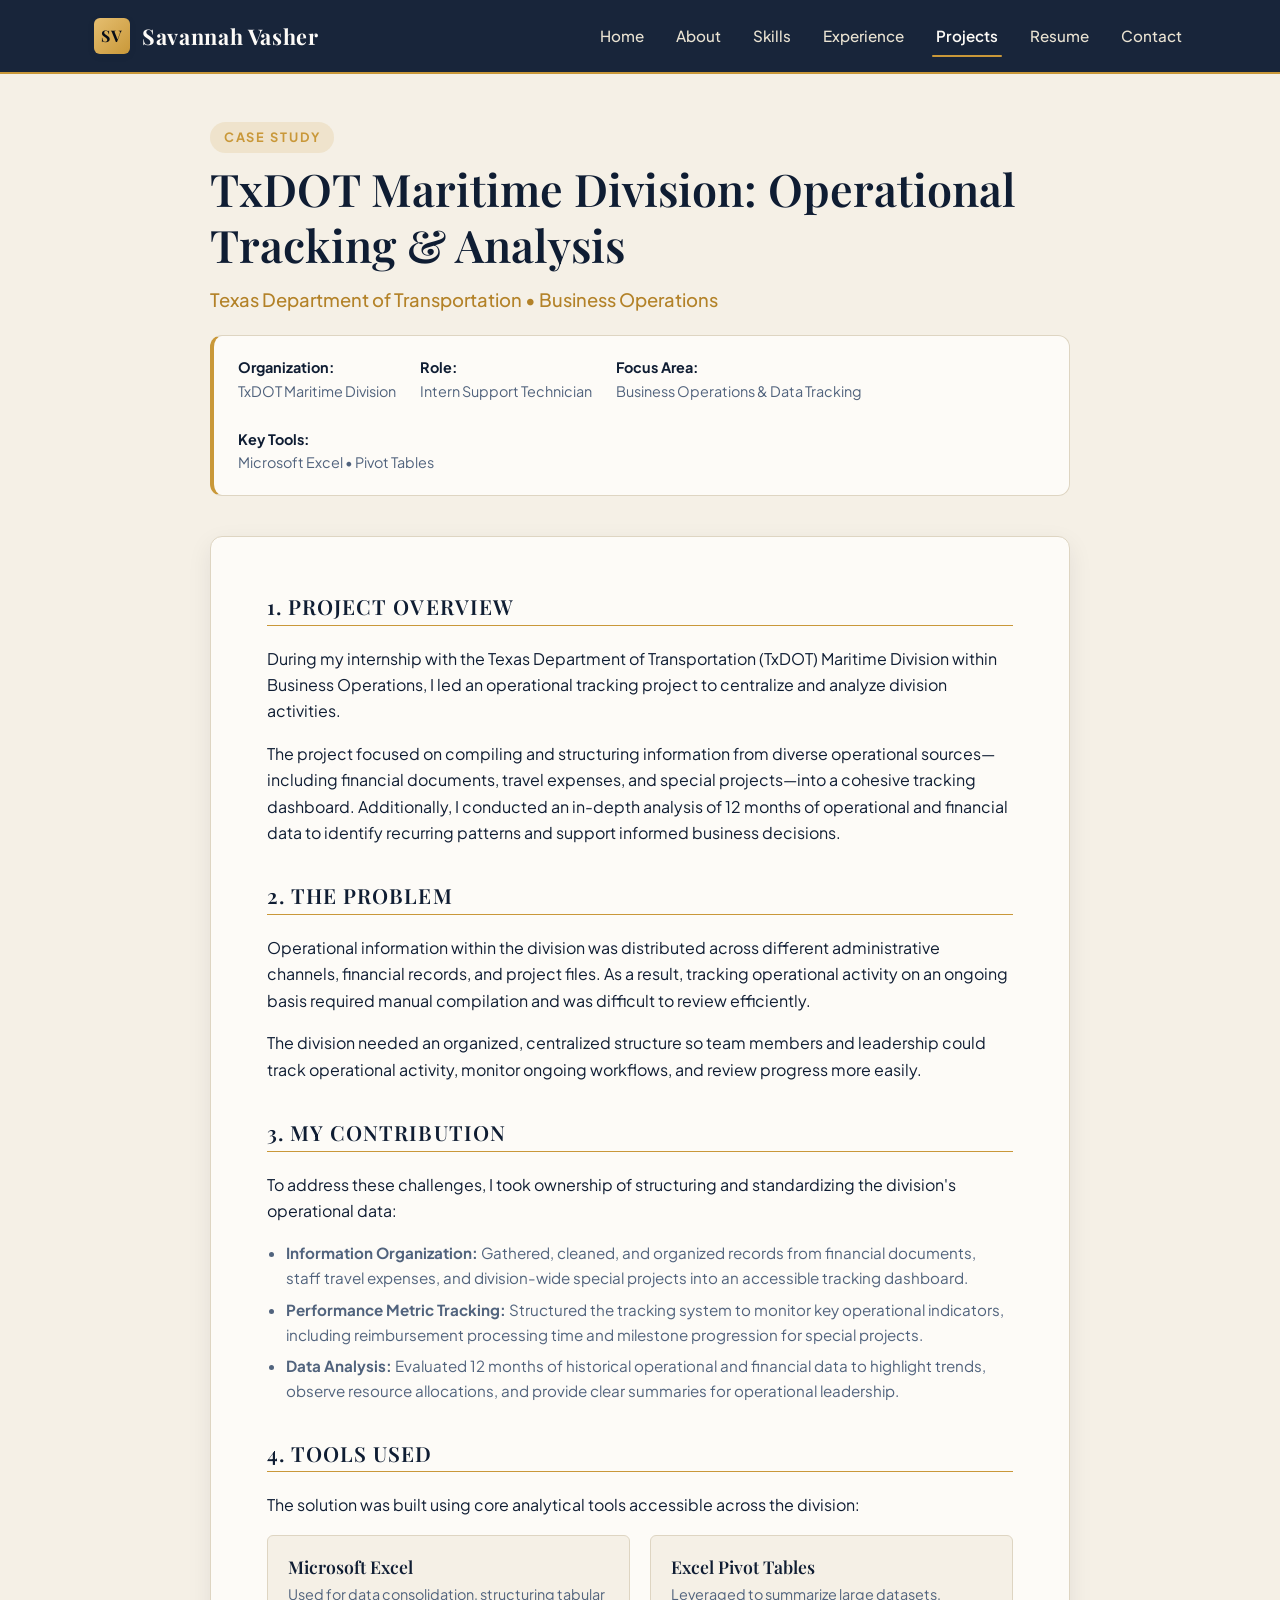
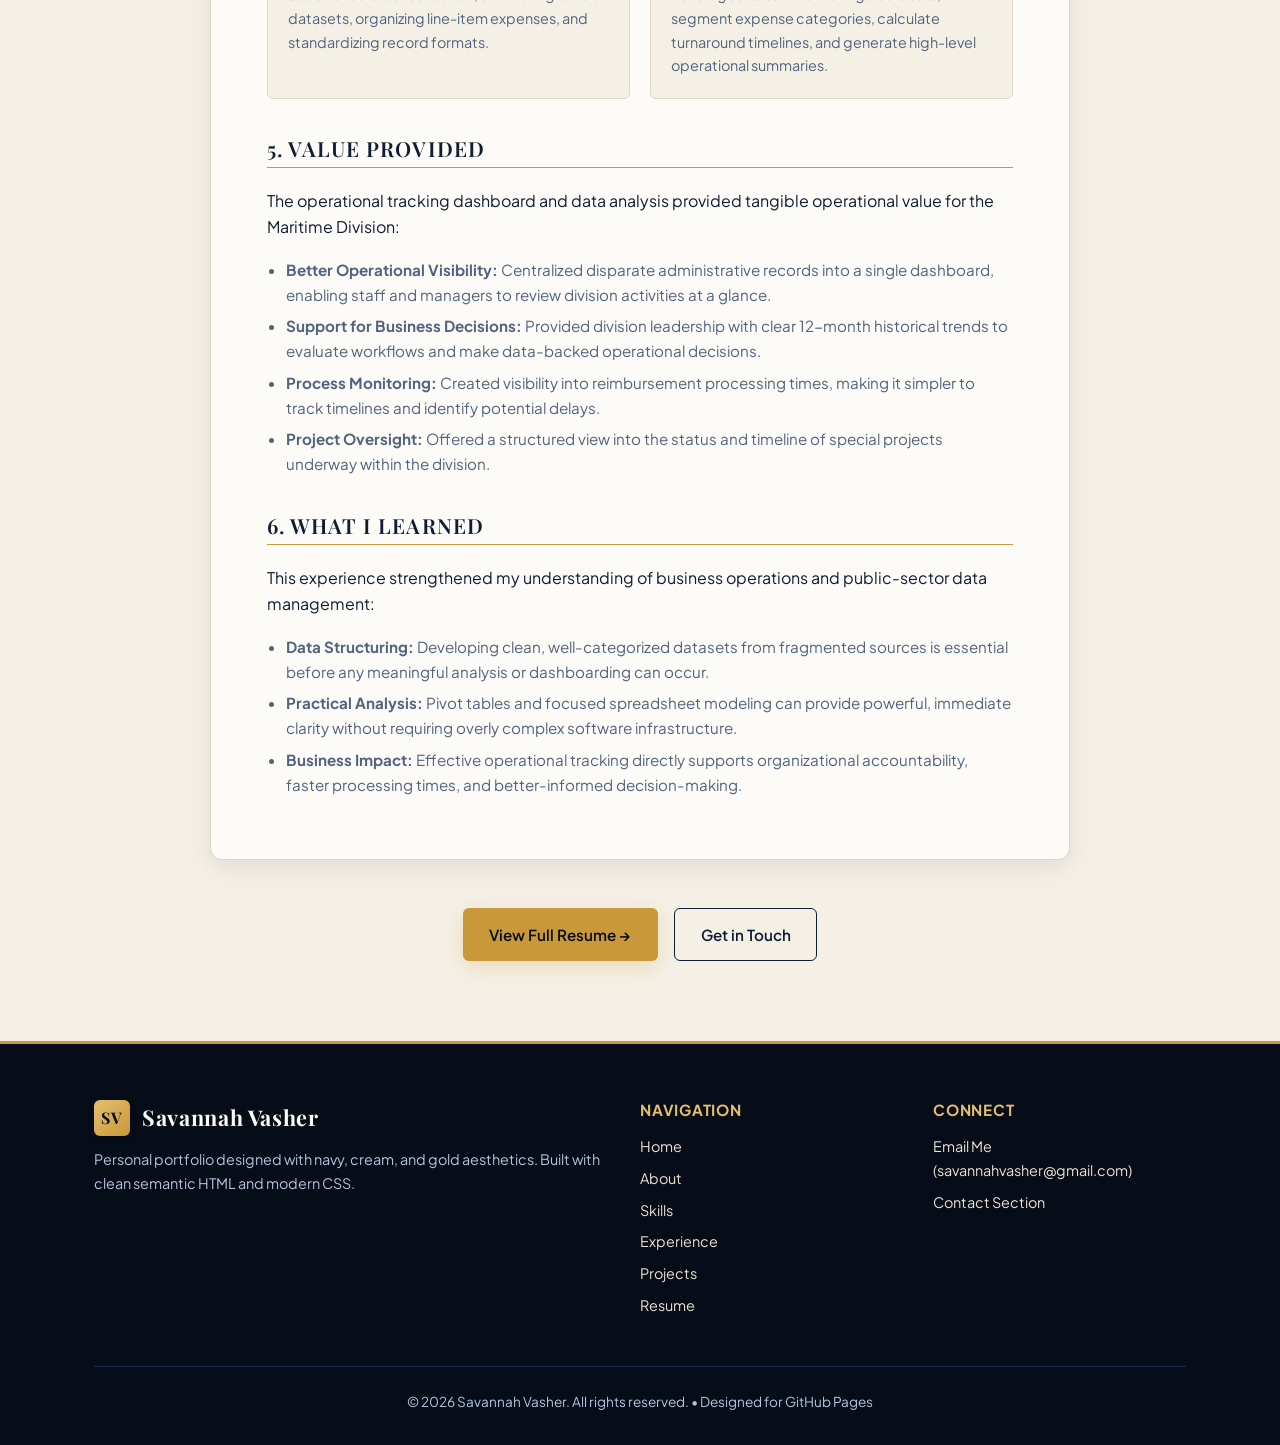
==== commit 7792efd5: "Add README and learning reflection" ====
--- a/project.html
+++ b/project.html
@@ -73,7 +73,7 @@
       </header>
 
       <!-- Case Study Document Wrapper -->
-      <article class="resume-wrapper" style="margin-top: 0; padding: 3rem;">
+      <article class="resume-wrapper" style="margin-top: 0;">
 
         <!-- 1. Project Overview -->
         <section class="resume-section">
--- a/styles.css
+++ b/styles.css
@@ -1056,6 +1056,81 @@
   }
 }
 
+@media (max-width: 480px) {
+  .container {
+    padding: 0 1rem;
+  }
+
+  h1 {
+    font-size: 1.95rem;
+    word-break: break-word;
+  }
+
+  h2 {
+    font-size: 1.6rem;
+    word-break: break-word;
+  }
+
+  .btn-group {
+    flex-direction: column;
+    width: 100%;
+  }
+
+  .btn-group .btn {
+    width: 100%;
+    justify-content: center;
+  }
+
+  .timeline {
+    padding-left: 0;
+  }
+
+  .timeline::before {
+    left: 12px;
+  }
+
+  .timeline-marker {
+    left: 3px;
+    width: 18px;
+    height: 18px;
+  }
+
+  .timeline-item {
+    padding-left: 36px;
+    margin-bottom: 2rem;
+  }
+
+  .timeline-content {
+    padding: 1.25rem 1rem;
+  }
+
+  .timeline-header {
+    flex-direction: column;
+    align-items: flex-start;
+    gap: 0.35rem;
+  }
+
+  .resume-block-header {
+    flex-direction: column;
+    align-items: flex-start;
+    gap: 0.25rem;
+  }
+
+  .resume-title {
+    font-size: 1.85rem;
+  }
+
+  .resume-contact-inline {
+    flex-direction: column;
+    gap: 0.5rem;
+  }
+
+  .contact-card,
+  .contact-form-container {
+    padding: 1.75rem 1.25rem;
+  }
+}
+
 /* ==========================================================================
    Print Styles for Resume
    ========================================================================== */
